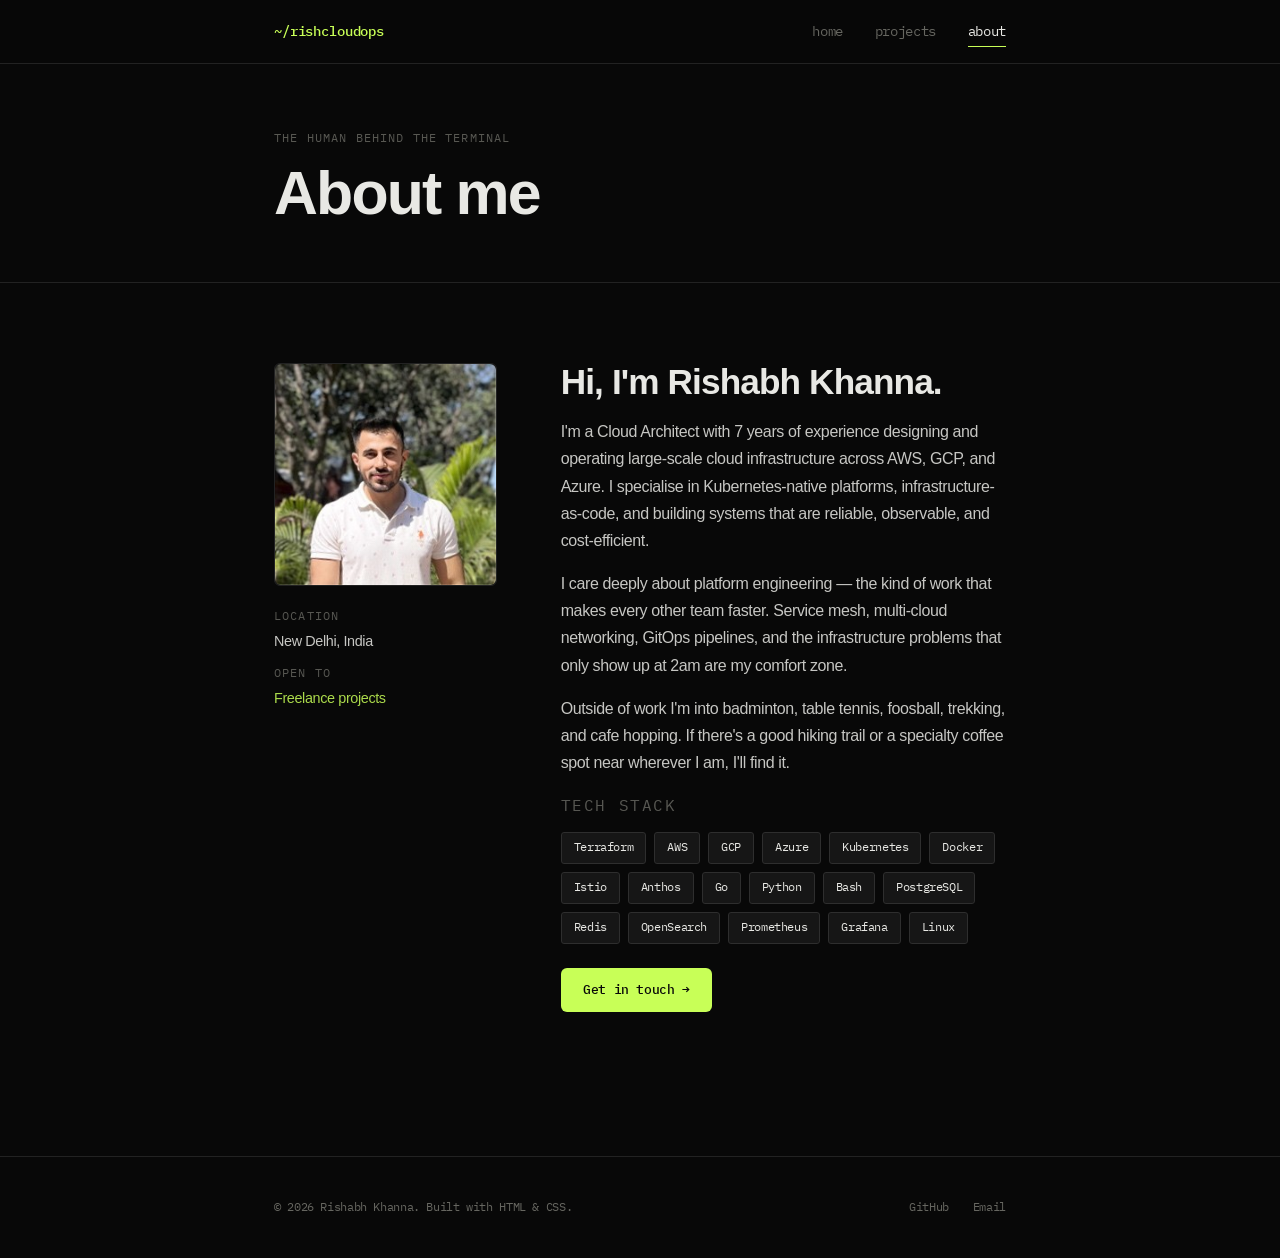
==== about.html @ c64843ec "blog-1" ====
<!DOCTYPE html>
<html lang="en">
<head>
  <meta charset="UTF-8">
  <meta name="viewport" content="width=device-width, initial-scale=1.0">
  <title>About — Rishabh Khanna</title>
  <meta name="description" content="A bit about who I am and what I do.">
  <link rel="stylesheet" href="style.css">
</head>
<body>

<!-- NAV -->
<nav>
  <div class="container">
    <a href="index.html" class="nav-logo">~/rishcloudops<span></span></a>
    <div class="nav-links">
      <a href="index.html">home</a>
      <a href="projects.html">projects</a>
      <a href="about.html" class="active">about</a>
    </div>
  </div>
</nav>

<!-- PAGE HEADER -->
<div class="page-header">
  <div class="container">
    <p class="label" style="margin-bottom:.75rem;">The human behind the terminal</p>
    <h1>About me</h1>
  </div>
</div>

<!-- ABOUT -->
<section class="section">
  <div class="container">
    <div class="about-grid">

      <div class="fade-in">
        <div class="avatar-wrap" style="padding:0;overflow:hidden;">
          <img src="images/rishabh.jpeg" alt="Rishabh Khanna" style="width:100%;height:100%;object-fit:cover;display:block;border-radius:inherit;">
        </div>
        <div style="margin-top:1.25rem;display:flex;flex-direction:column;gap:.6rem;">
          <div>
            <p class="label" style="margin-bottom:.2rem;">Location</p>
            <p style="font-size:.9rem;">New Delhi, India</p>
          </div>
          <!-- <div>
            <p class="label" style="margin-bottom:.2rem;">Currently at</p>
            <p style="font-size:.9rem;">Some Company Inc.</p>
          </div> -->
          <div>
            <p class="label" style="margin-bottom:.2rem;">Open to</p>
            <p style="font-size:.9rem;color:var(--accent);">Freelance projects</p>
          </div>
        </div>
      </div>

      <div class="about-bio fade-in">
        <h2>Hi, I'm Rishabh Khanna.</h2>

        <p>
          I'm a Cloud Architect with 7 years of experience designing and operating large-scale cloud infrastructure across AWS, GCP, and Azure. I specialise in Kubernetes-native platforms, infrastructure-as-code, and building systems that are reliable, observable, and cost-efficient.
        </p>
        <p>
          I care deeply about platform engineering — the kind of work that makes every other team faster. Service mesh, multi-cloud networking, GitOps pipelines, and the infrastructure problems that only show up at 2am are my comfort zone.
        </p>
        <p>
          Outside of work I'm into badminton, table tennis, foosball, trekking, and cafe hopping. If there's a good hiking trail or a specialty coffee spot near wherever I am, I'll find it.
        </p>

        <div>
          <p class="label" style="margin-bottom:.75rem;">Tech stack</p>
          <div class="skills-list">
            <span class="skill-pill">Terraform</span>
            <span class="skill-pill">AWS</span>
            <span class="skill-pill">GCP</span>
            <span class="skill-pill">Azure</span>
            <span class="skill-pill">Kubernetes</span>
            <span class="skill-pill">Docker</span>
            <span class="skill-pill">Istio</span>
            <span class="skill-pill">Anthos</span>
            <span class="skill-pill">Go</span>
            <span class="skill-pill">Python</span>
            <span class="skill-pill">Bash</span>
            <span class="skill-pill">PostgreSQL</span>
            <span class="skill-pill">Redis</span>
            <span class="skill-pill">OpenSearch</span>
            <span class="skill-pill">Prometheus</span>
            <span class="skill-pill">Grafana</span>
            <span class="skill-pill">Linux</span>
          </div>
        </div>

        <!-- <div style="margin-top:.5rem;">
          <p class="label" style="margin-bottom:.75rem;">Experience</p>
          <div style="display:flex;flex-direction:column;gap:1.25rem;">

            <div style="padding-left:1rem;border-left:2px solid var(--border2);">
              <div style="display:flex;justify-content:space-between;align-items:baseline;flex-wrap:wrap;gap:.5rem;">
                <p style="font-weight:500;font-size:.95rem;">Senior Software Engineer</p>
                <span style="font-family:var(--font-mono);font-size:.72rem;color:var(--muted);">2022 – present</span>
              </div>
              <p style="font-size:.875rem;color:var(--accent-dim);">Some Company Inc.</p>
              <p style="font-size:.875rem;margin-top:.3rem;">Backend infrastructure, internal developer tooling, on-call rotation survivor.</p>
            </div>

            <div style="padding-left:1rem;border-left:2px solid var(--border2);">
              <div style="display:flex;justify-content:space-between;align-items:baseline;flex-wrap:wrap;gap:.5rem;">
                <p style="font-weight:500;font-size:.95rem;">Software Engineer</p>
                <span style="font-family:var(--font-mono);font-size:.72rem;color:var(--muted);">2019 – 2022</span>
              </div>
              <p style="font-size:.875rem;color:var(--accent-dim);">Previous Company</p>
              <p style="font-size:.875rem;margin-top:.3rem;">Full-stack development on a SaaS platform. Migrated monolith to services, introduced observability tooling.</p>
            </div>

            <div style="padding-left:1rem;border-left:2px solid var(--border2);">
              <div style="display:flex;justify-content:space-between;align-items:baseline;flex-wrap:wrap;gap:.5rem;">
                <p style="font-weight:500;font-size:.95rem;">Junior Developer</p>
                <span style="font-family:var(--font-mono);font-size:.72rem;color:var(--muted);">2018 – 2019</span>
              </div>
              <p style="font-size:.875rem;color:var(--accent-dim);">Agency Name</p>
              <p style="font-size:.875rem;margin-top:.3rem;">Client web projects. Learned that requirements always change after the deadline.</p>
            </div>

          </div>
        </div> -->

        <div style="display:flex;gap:1rem;flex-wrap:wrap;margin-top:.5rem;">
          <a href="mailto:riishabh.khanna@gmail.com" class="btn btn-accent">Get in touch →</a>
          <!-- <a href="#" class="btn btn-ghost">Download CV</a> -->
        </div>
      </div>

    </div>
  </div>
</section>

<!-- FOOTER -->
<footer>
  <div class="container">
    <div class="footer-inner">
      <span class="footer-copy">© 2026 Rishabh Khanna. Built with HTML & CSS.</span>
      <div class="footer-links">
        <a href="https://github.com/rikkhanna" target="_blank">GitHub</a>
        <!-- <a href="https://twitter.com/yourusername" target="_blank">Twitter</a> -->
        <a href="mailto:riishabh.khanna@gmail.com">Email</a>
      </div>
    </div>
  </div>
</footer>

</body>
</html>
---- style.css ----
@import url('https://fonts.googleapis.com/css2?family=IBM+Plex+Mono:wght@400;500&display=swap');

:root {
  --bg:        #080808;
  --bg2:       #101010;
  --bg3:       #161616;
  --border:    #222222;
  --border2:   #2e2e2e;
  --text:      #e8e8e4;
  --muted:     #666660;
  --subtle:    #333330;
  --accent:    #c8ff57;
  --accent-dim:#7a9c35;
  --danger:    #ff5f5f;
  --radius:    6px;
  --font-head: -apple-system, BlinkMacSystemFont, 'SF Pro Display', 'Helvetica Neue', Arial, sans-serif;
  --font-body: -apple-system, BlinkMacSystemFont, 'SF Pro Text', 'Helvetica Neue', Arial, sans-serif;
  --font-mono: 'IBM Plex Mono', ui-monospace, 'SF Mono', monospace;
  --max:       780px;
  --nav-h:     64px;
}

*, *::before, *::after { box-sizing: border-box; margin: 0; padding: 0; }

html { scroll-behavior: smooth; }

body {
  background: var(--bg);
  color: var(--text);
  font-family: var(--font-body);
  font-size: 17px;
  line-height: 1.7;
  font-weight: 400;
  letter-spacing: -0.022em;
  -webkit-font-smoothing: antialiased;
  min-height: 100vh;
}

/* ── Noise overlay ── */
/* body::before {
  content: '';
  position: fixed;
  inset: 0;
  background-image: url("data:image/svg+xml,%3Csvg viewBox='0 0 256 256' xmlns='http://www.w3.org/2000/svg'%3E%3Cfilter id='n'%3E%3CfeTurbulence type='fractalNoise' baseFrequency='0.9' numOctaves='4' stitchTiles='stitch'/%3E%3C/filter%3E%3Crect width='100%25' height='100%25' filter='url(%23n)' opacity='0.03'/%3E%3C/svg%3E");
  pointer-events: none;
  z-index: 999;
  opacity: .5;
} */

/* ── Typography ── */
h1, h2, h3, h4 { font-family: var(--font-head); line-height: 1.1; }
h1 { font-size: clamp(2.4rem, 6vw, 3.8rem); font-weight: 700; letter-spacing: -0.03em; }
h2 { font-size: clamp(1.5rem, 4vw, 2.2rem); font-weight: 600; letter-spacing: -0.025em; }
h3 { font-size: 1.1rem; font-weight: 600; letter-spacing: -0.018em; }
p  { color: var(--text); opacity: .85; }
a  { color: inherit; text-decoration: none; }
code, pre { font-family: var(--font-mono); font-size: .875em; }

/* ── Layout ── */
.container { max-width: var(--max); margin: 0 auto; padding: 0 1.5rem; }
.section    { padding: 5rem 0; }
.section + .section { border-top: 1px solid var(--border); }

/* ── Nav ── */
nav {
  position: fixed; top: 0; left: 0; right: 0; z-index: 100;
  height: var(--nav-h);
  background: rgba(8,8,8,.85);
  backdrop-filter: blur(12px);
  border-bottom: 1px solid var(--border);
  display: flex; align-items: center;
}
nav .container { display: flex; align-items: center; justify-content: space-between; width: 100%; }
.nav-logo {
  font-family: var(--font-mono);
  font-size: .9rem;
  font-weight: 500;
  color: var(--accent);
  letter-spacing: -.01em;
}
.nav-logo span { color: var(--muted); }
.nav-links { display: flex; gap: 2rem; align-items: center; }
.nav-links a {
  font-size: .875rem;
  color: var(--muted);
  font-family: var(--font-mono);
  transition: color .2s;
  position: relative;
}
.nav-links a:hover, .nav-links a.active { color: var(--text); }
.nav-links a.active::after {
  content: '';
  position: absolute; bottom: -4px; left: 0; right: 0; height: 1px;
  background: var(--accent);
}

/* ── Hero ── */
.hero {
  padding-top: calc(var(--nav-h) + 5rem);
  padding-bottom: 5rem;
  position: relative;
  overflow: hidden;
}
.hero-tag {
  font-family: var(--font-mono);
  font-size: .78rem;
  color: var(--accent);
  letter-spacing: .12em;
  text-transform: uppercase;
  margin-bottom: 1.25rem;
  display: flex; align-items: center; gap: .5rem;
}
.hero-tag::before {
  content: '';
  display: inline-block; width: 20px; height: 1px;
  background: var(--accent);
}
.hero h1 { margin-bottom: 1.25rem; }
.hero h1 em { font-style: normal; color: var(--accent); }
.hero-sub {
  font-size: 1.1rem;
  color: var(--muted);
  max-width: 520px;
  line-height: 1.65;
  margin-bottom: 2.5rem;
}
.hero-cta { display: flex; gap: 1rem; flex-wrap: wrap; align-items: center; }
.btn {
  display: inline-flex; align-items: center; gap: .5rem;
  padding: .7rem 1.4rem;
  font-family: var(--font-mono); font-size: .82rem; font-weight: 500;
  border-radius: var(--radius);
  transition: all .2s;
  cursor: pointer;
  border: none;
}
.btn-accent {
  background: var(--accent); color: #080808;
}
.btn-accent:hover { background: #d8ff77; transform: translateY(-1px); }
.btn-ghost {
  background: transparent; color: var(--muted);
  border: 1px solid var(--border2);
}
.btn-ghost:hover { color: var(--text); border-color: var(--muted); }

/* Decorative grid lines */
.hero::after {
  content: '';
  position: absolute; top: 0; right: -100px; bottom: 0; width: 500px;
  background: repeating-linear-gradient(
    90deg,
    transparent, transparent 59px,
    var(--border) 59px, var(--border) 60px
  ),
  repeating-linear-gradient(
    180deg,
    transparent, transparent 59px,
    var(--border) 59px, var(--border) 60px
  );
  opacity: .35;
  mask-image: linear-gradient(to left, rgba(0,0,0,.6), transparent 80%);
  pointer-events: none;
}

/* ── Label/tag ── */
.label {
  font-family: var(--font-mono);
  font-size: .72rem;
  letter-spacing: .1em;
  text-transform: uppercase;
  color: var(--muted);
}
.section-header { margin-bottom: 3rem; }
.section-header .label { margin-bottom: .75rem; }
.section-header h2 { letter-spacing: -.025em; }

/* ── Post cards ── */
.posts-grid { display: grid; gap: 1px; background: var(--border); border: 1px solid var(--border); border-radius: var(--radius); overflow: hidden; }
.post-card {
  background: var(--bg);
  padding: 1.75rem 2rem;
  transition: background .2s;
  display: block;
}
.post-card:hover { background: var(--bg2); }
.post-card-meta {
  display: flex; align-items: center; gap: 1rem;
  margin-bottom: .75rem;
}
.post-date { font-family: var(--font-mono); font-size: .75rem; color: var(--muted); }
.post-tag {
  font-family: var(--font-mono); font-size: .7rem;
  padding: 2px 8px; border-radius: 3px;
  background: var(--bg3); border: 1px solid var(--border2);
  color: var(--muted);
}
.post-card h3 { font-size: 1.1rem; margin-bottom: .4rem; transition: color .2s; }
.post-card:hover h3 { color: var(--accent); }
.post-card p { font-size: .9rem; color: var(--muted); line-height: 1.6; }
.post-card-arrow {
  margin-top: 1rem;
  font-family: var(--font-mono); font-size: .78rem; color: var(--accent-dim);
  transition: color .2s, gap .2s;
  display: flex; align-items: center; gap: .3rem;
}
.post-card:hover .post-card-arrow { color: var(--accent); gap: .5rem; }

/* ── Project cards ── */
.projects-grid { display: grid; grid-template-columns: repeat(auto-fill, minmax(320px, 1fr)); gap: 1px; background: var(--border); border: 1px solid var(--border); border-radius: var(--radius); overflow: hidden; }
.project-card {
  background: var(--bg);
  padding: 1.75rem;
  transition: background .2s;
  display: flex; flex-direction: column;
  position: relative;
}
.project-card:hover { background: var(--bg2); }
.project-number {
  font-family: var(--font-mono); font-size: .7rem;
  color: var(--subtle);
  margin-bottom: .75rem;
}
.project-card h3 { font-size: 1rem; margin-bottom: .5rem; transition: color .2s; }
.project-card:hover h3 { color: var(--accent); }
.project-card p { font-size: .875rem; color: var(--muted); line-height: 1.6; flex: 1; margin-bottom: 1.25rem; }
.tech-stack { display: flex; flex-wrap: wrap; gap: .4rem; margin-bottom: 1.25rem; }
.tech-tag {
  font-family: var(--font-mono); font-size: .68rem;
  padding: 2px 7px; border-radius: 3px;
  border: 1px solid var(--border2);
  color: var(--accent-dim);
}
.project-links { display: flex; gap: 1rem; }
.project-links a {
  font-family: var(--font-mono); font-size: .75rem; color: var(--muted);
  display: flex; align-items: center; gap: .3rem;
  transition: color .2s;
}
.project-links a:hover { color: var(--accent); }

/* ── About ── */
.about-grid { display: grid; grid-template-columns: 1fr 2fr; gap: 4rem; align-items: start; }
.avatar-wrap {
  aspect-ratio: 1;
  background: var(--bg3);
  border: 1px solid var(--border);
  border-radius: var(--radius);
  display: flex; align-items: center; justify-content: center;
  font-size: 4rem;
  position: relative; overflow: hidden;
}
.avatar-wrap::after {
  content: '';
  position: absolute; inset: 0;
  background: linear-gradient(135deg, transparent 60%, rgba(200,255,87,.05));
}
.about-bio { display: flex; flex-direction: column; gap: 1rem; }
.about-bio p { font-size: 1rem; }
.skills-list {
  display: flex; flex-wrap: wrap; gap: .5rem;
  margin-top: .5rem;
}
.skill-pill {
  font-family: var(--font-mono); font-size: .75rem;
  padding: .3rem .75rem; border-radius: 3px;
  background: var(--bg3); border: 1px solid var(--border2);
  color: var(--text);
}

/* ── Blog post page ── */
.post-hero { padding-top: calc(var(--nav-h) + 4rem); padding-bottom: 2rem; }
.post-hero .post-date { margin-bottom: 1rem; }
.post-content { max-width: 660px; }
.post-content h1 { margin-bottom: 1.5rem; }
.post-body { padding: 3rem 0; border-top: 1px solid var(--border); }
.post-body p { margin-bottom: 1.25rem; opacity: .88; }
.post-body h2 { margin: 2.5rem 0 1rem; }
.post-body h3 { margin: 2rem 0 .75rem; color: var(--accent); }
.post-body pre {
  background: var(--bg2); border: 1px solid var(--border);
  border-radius: var(--radius); padding: 1.25rem 1.5rem;
  overflow-x: auto; margin: 1.5rem 0;
  font-size: .85rem; line-height: 1.65;
}
.post-body code:not(pre code) {
  background: var(--bg2); border: 1px solid var(--border);
  padding: 1px 6px; border-radius: 3px; color: var(--accent);
}
.post-body blockquote {
  border-left: 3px solid var(--accent);
  padding: .75rem 1.25rem; margin: 1.5rem 0;
  background: var(--bg2); border-radius: 0 var(--radius) var(--radius) 0;
  color: var(--muted);
}
.post-nav {
  border-top: 1px solid var(--border); padding-top: 2rem; margin-top: 2rem;
  display: flex; justify-content: space-between; gap: 1rem;
}
.post-nav a {
  font-family: var(--font-mono); font-size: .8rem; color: var(--muted);
  transition: color .2s;
}
.post-nav a:hover { color: var(--accent); }

/* ── Footer ── */
footer {
  border-top: 1px solid var(--border);
  padding: 2.5rem 0;
  margin-top: 4rem;
}
.footer-inner {
  display: flex; align-items: center; justify-content: space-between; flex-wrap: wrap; gap: 1rem;
}
.footer-copy { font-family: var(--font-mono); font-size: .75rem; color: var(--muted); }
.footer-links { display: flex; gap: 1.5rem; }
.footer-links a {
  font-family: var(--font-mono); font-size: .75rem; color: var(--muted);
  transition: color .2s;
}
.footer-links a:hover { color: var(--accent); }

/* ── Page header (non-hero pages) ── */
.page-header {
  padding-top: calc(var(--nav-h) + 4rem);
  padding-bottom: 3.5rem;
  border-bottom: 1px solid var(--border);
}

/* ── Fade-in animation ── */
@keyframes fadeUp {
  from { opacity: 0; transform: translateY(18px); }
  to   { opacity: 1; transform: translateY(0); }
}
.fade-in { animation: fadeUp .55s ease both; }
.fade-in:nth-child(2) { animation-delay: .1s; }
.fade-in:nth-child(3) { animation-delay: .2s; }
.fade-in:nth-child(4) { animation-delay: .3s; }

/* ── Responsive ── */
@media (max-width: 640px) {
  .about-grid { grid-template-columns: 1fr; gap: 2rem; }
  .avatar-wrap { max-width: 140px; }
  .projects-grid { grid-template-columns: 1fr; }
  .nav-links a:not(.active) { display: none; }
}
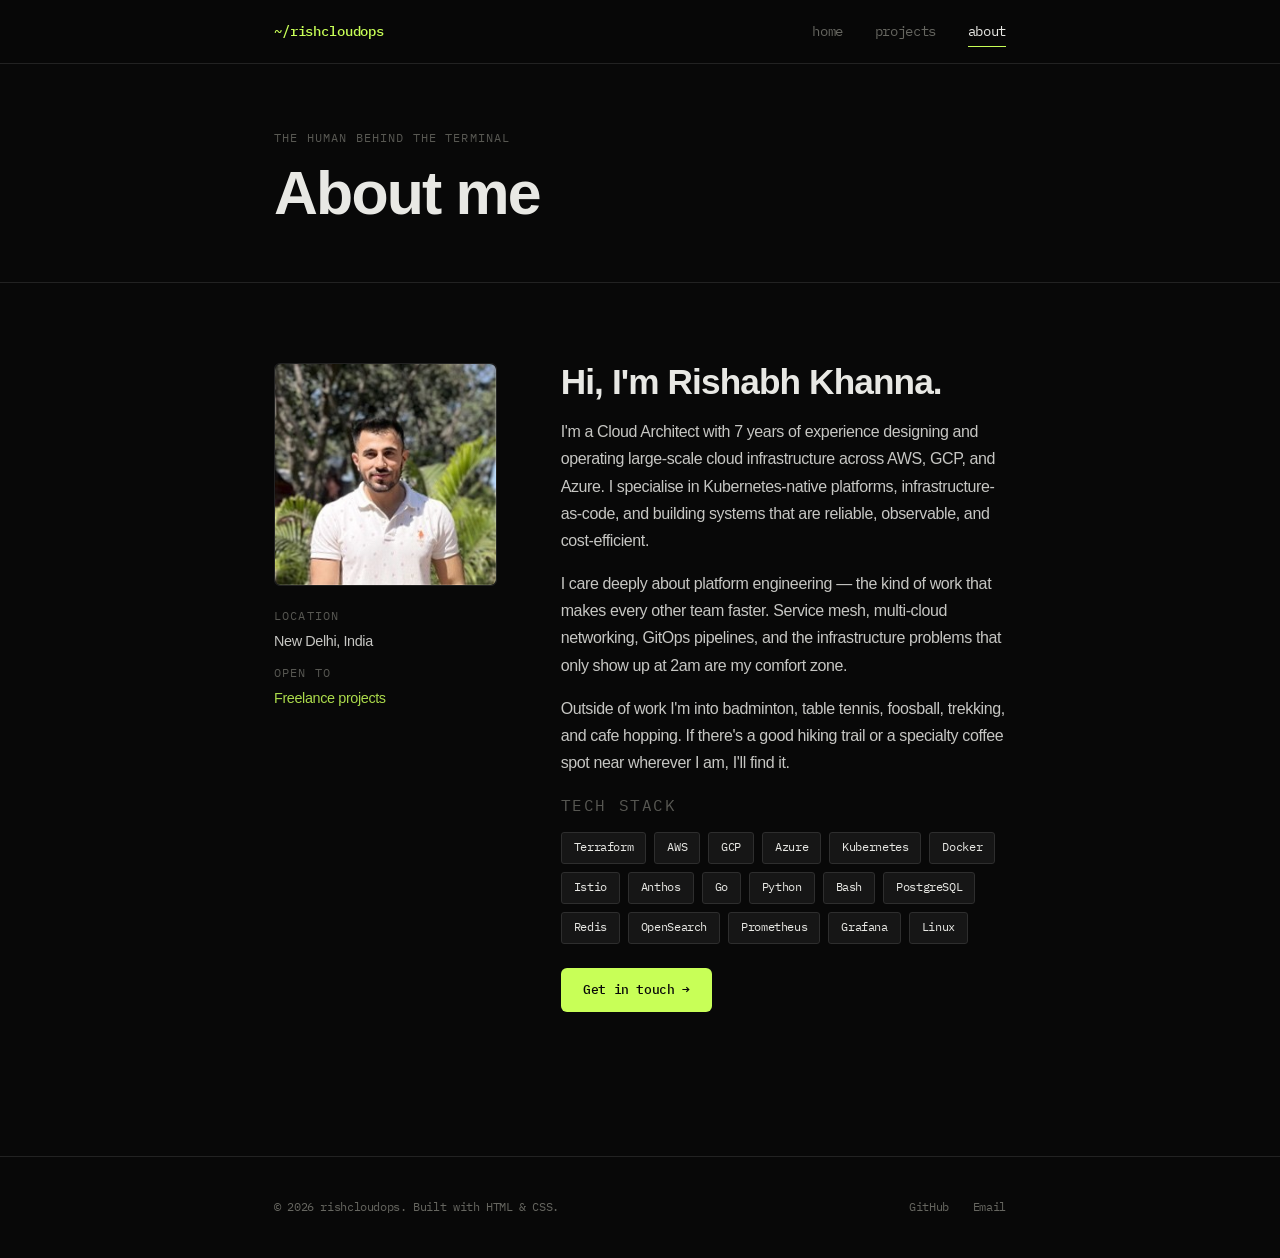
==== commit 0fb2a2a6: "chore: update copyright branding and footer contact links" ====
--- a/about.html
+++ b/about.html
@@ -138,7 +138,7 @@
 <footer>
   <div class="container">
     <div class="footer-inner">
-      <span class="footer-copy">© 2026 Rishabh Khanna. Built with HTML & CSS.</span>
+      <span class="footer-copy">© 2026 rishcloudops. Built with HTML & CSS.</span>
       <div class="footer-links">
         <a href="https://github.com/rikkhanna" target="_blank">GitHub</a>
         <!-- <a href="https://twitter.com/yourusername" target="_blank">Twitter</a> -->
